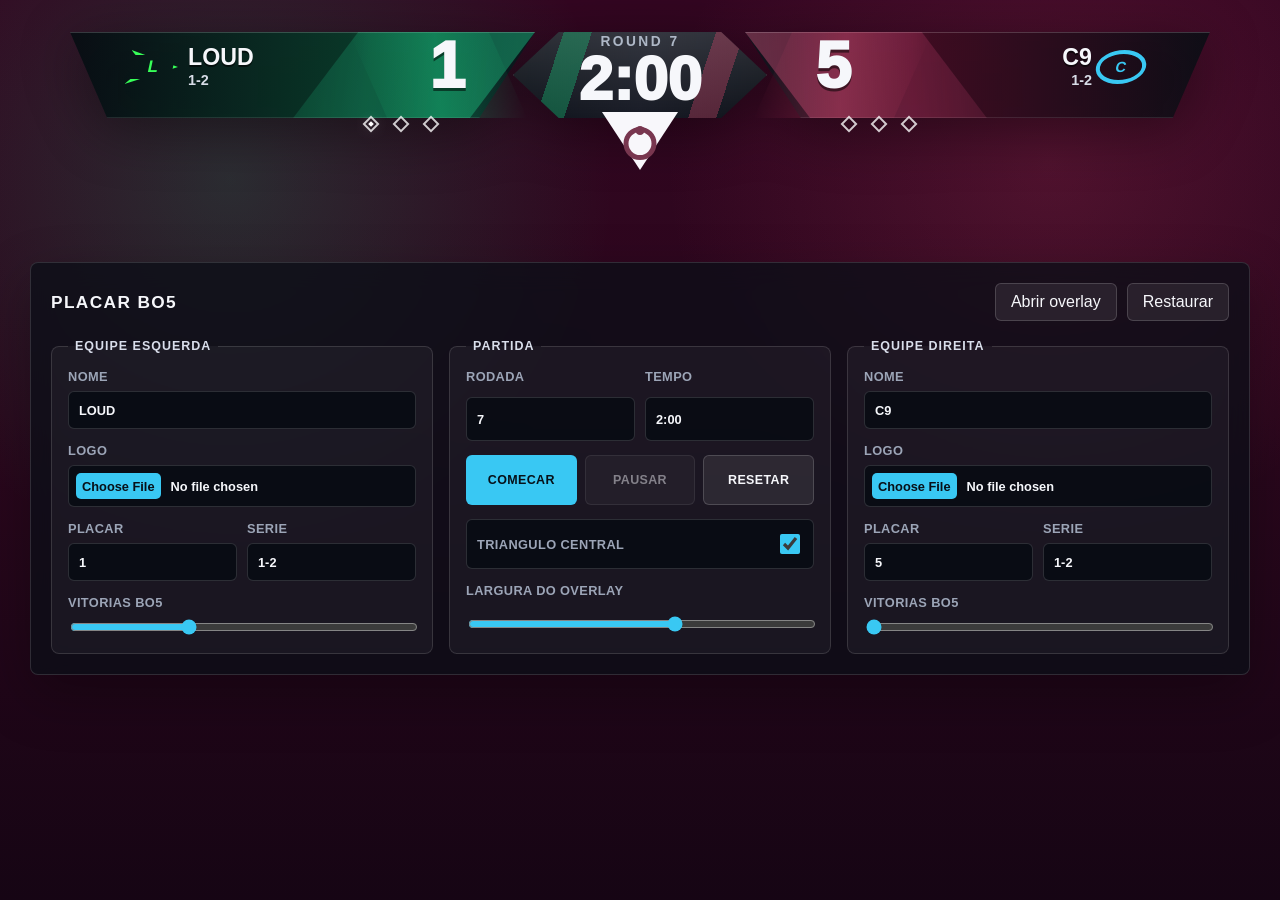
==== index.html @ 6cad6dbe "Add files via upload" ====
<!DOCTYPE html>
<html lang="pt-BR">
<head>
  <meta charset="UTF-8">
  <meta name="viewport" content="width=device-width, initial-scale=1.0">
  <title>Placar Valorant BO5</title>
  <link rel="stylesheet" href="styles.css">
</head>
<body data-page="controller">
  <main class="app">
    <section class="stage" aria-label="Previa do placar">
      <div class="scoreboard" id="scoreboard">
        <div class="team-panel team-panel-left">
          <div class="team-glow"></div>
          <div class="team-content">
            <div class="logo-frame logo-left" aria-hidden="true">
              <img id="leftLogoPreview" alt="">
              <span id="leftLogoInitials">LD</span>
            </div>

            <div class="team-info team-info-left">
              <strong id="leftNamePreview">LOUD</strong>
              <span id="leftRecordPreview">1-2</span>
            </div>

            <div class="score-value" id="leftScorePreview">1</div>
          </div>

          <div class="series-row series-row-left" id="leftSeriesPreview" aria-label="Vitorias da LOUD na serie"></div>
        </div>

        <div class="round-panel">
          <span class="round-label" id="roundPreview">ROUND 7</span>
          <strong class="timer" id="timerPreview">2:00</strong>
        </div>

        <div class="team-panel team-panel-right">
          <div class="team-glow"></div>
          <div class="team-content">
            <div class="score-value" id="rightScorePreview">5</div>

            <div class="team-info team-info-right">
              <strong id="rightNamePreview">C9</strong>
              <span id="rightRecordPreview">1-2</span>
            </div>

            <div class="logo-frame logo-right" aria-hidden="true">
              <img id="rightLogoPreview" alt="">
              <span id="rightLogoInitials">C9</span>
            </div>
          </div>

          <div class="series-row series-row-right" id="rightSeriesPreview" aria-label="Vitorias da C9 na serie"></div>
        </div>
      </div>

      <button class="spike-marker is-visible" id="spikeMarker" type="button" aria-label="Alternar indicador central">
        <span class="spike-eye"></span>
      </button>
    </section>

    <section class="control-panel" aria-label="Controles do placar">
      <div class="control-header">
        <h1>Placar BO5</h1>
        <div class="header-actions">
          <a class="ghost-link" href="overlay.html" target="_blank" rel="noreferrer">Abrir overlay</a>
          <button class="ghost-button" id="resetButton" type="button">Restaurar</button>
        </div>
      </div>

      <div class="control-grid">
        <fieldset class="control-group">
          <legend>Equipe esquerda</legend>

          <label>
            Nome
            <input id="leftNameInput" type="text" value="LOUD" maxlength="12">
          </label>

          <label>
            Logo
            <input id="leftLogoInput" type="file" accept="image/*">
          </label>

          <div class="compact-grid">
            <label>
              Placar
              <input id="leftScoreInput" type="number" value="1" min="0" max="99">
            </label>

            <label>
              Serie
              <input id="leftRecordInput" type="text" value="1-2" maxlength="5">
            </label>
          </div>

          <label>
            Vitorias BO5
            <input id="leftSeriesInput" type="range" value="1" min="0" max="3">
          </label>
        </fieldset>

        <fieldset class="control-group">
          <legend>Partida</legend>

          <div class="compact-grid">
            <label>
              Rodada
              <input id="roundInput" type="number" value="7" min="1" max="99">
            </label>

            <label>
              Tempo
              <input id="timerInput" type="text" value="2:00" maxlength="5" inputmode="numeric">
            </label>
          </div>

          <div class="button-row" aria-label="Controles do cronometro">
            <button class="action-button action-button-primary" id="startTimerButton" type="button">Comecar</button>
            <button class="action-button" id="pauseTimerButton" type="button">Pausar</button>
            <button class="action-button" id="resetTimerButton" type="button">Resetar</button>
          </div>

          <label class="switch-row">
            <span>Triangulo central</span>
            <input id="spikeToggleInput" type="checkbox" checked>
          </label>

          <label>
            Largura do overlay
            <input id="scaleInput" type="range" value="100" min="70" max="120">
          </label>
        </fieldset>

        <fieldset class="control-group">
          <legend>Equipe direita</legend>

          <label>
            Nome
            <input id="rightNameInput" type="text" value="C9" maxlength="12">
          </label>

          <label>
            Logo
            <input id="rightLogoInput" type="file" accept="image/*">
          </label>

          <div class="compact-grid">
            <label>
              Placar
              <input id="rightScoreInput" type="number" value="5" min="0" max="99">
            </label>

            <label>
              Serie
              <input id="rightRecordInput" type="text" value="1-2" maxlength="5">
            </label>
          </div>

          <label>
            Vitorias BO5
            <input id="rightSeriesInput" type="range" value="0" min="0" max="3">
          </label>
        </fieldset>
      </div>
    </section>
  </main>

  <script src="config.js"></script>
  <script src="script.js"></script>
</body>
</html>
---- styles.css ----
:root {
  --bg: #2b071d;
  --bg-deep: #160514;
  --panel: #161923;
  --panel-soft: #232735;
  --text: #f6f7fb;
  --muted: #9ca5b7;
  --left: #18d986;
  --left-deep: #073827;
  --right: #e34872;
  --right-deep: #3d0d22;
  --cyan: #39c8f3;
  --line: rgba(255, 255, 255, 0.18);
  --overlay-width: 1140px;
  font-family: "Arial Narrow", "Inter", "Segoe UI", sans-serif;
}

* {
  box-sizing: border-box;
}

html {
  background: transparent;
}

body {
  min-height: 100vh;
  margin: 0;
  color: var(--text);
  background:
    radial-gradient(circle at 18% 20%, rgba(24, 217, 134, 0.18), transparent 24rem),
    radial-gradient(circle at 82% 18%, rgba(227, 72, 114, 0.18), transparent 24rem),
    linear-gradient(180deg, #330621 0%, var(--bg) 46%, var(--bg-deep) 100%);
}

button,
input {
  font: inherit;
}

.app {
  width: min(1220px, calc(100vw - 32px));
  margin: 0 auto;
  padding: 26px 0 40px;
}

.stage {
  position: relative;
  display: grid;
  place-items: start center;
  min-height: 210px;
  padding-top: 6px;
}

.scoreboard {
  position: relative;
  display: grid;
  grid-template-columns: minmax(250px, 1fr) 210px minmax(250px, 1fr);
  width: min(calc(100vw - 32px), var(--overlay-width));
  min-height: 86px;
  filter: drop-shadow(0 12px 28px rgba(0, 0, 0, 0.42));
  transition: width 160ms ease;
}

.team-panel {
  position: relative;
  min-width: 0;
  isolation: isolate;
}

.team-panel::before,
.team-panel::after,
.round-panel::before,
.round-panel::after {
  content: "";
  position: absolute;
  pointer-events: none;
}

.team-panel::before {
  inset: 0;
  z-index: -2;
  border-top: 1px solid var(--line);
  border-bottom: 1px solid rgba(255, 255, 255, 0.1);
}

.team-panel-left::before {
  background:
    linear-gradient(92deg, rgba(6, 12, 18, 0.9) 0%, rgba(8, 58, 41, 0.96) 64%, rgba(8, 20, 27, 0.94) 100%);
  clip-path: polygon(0 0, 100% 0, 88% 100%, 8% 100%);
}

.team-panel-right::before {
  background:
    linear-gradient(268deg, rgba(10, 14, 21, 0.9) 0%, rgba(65, 12, 34, 0.96) 64%, rgba(12, 20, 28, 0.94) 100%);
  clip-path: polygon(0 0, 100% 0, 92% 100%, 12% 100%);
}

.team-panel::after {
  top: 0;
  bottom: 0;
  width: 30%;
  z-index: -1;
  opacity: 0.8;
}

.team-panel-left::after {
  right: 28px;
  background: linear-gradient(110deg, transparent, rgba(24, 217, 134, 0.34), transparent);
  transform: skewX(24deg);
}

.team-panel-right::after {
  left: 28px;
  background: linear-gradient(250deg, transparent, rgba(227, 72, 114, 0.34), transparent);
  transform: skewX(-24deg);
}

.team-glow {
  position: absolute;
  inset: 0;
  z-index: -1;
  mix-blend-mode: screen;
  opacity: 0.42;
}

.team-panel-left .team-glow {
  background: linear-gradient(100deg, transparent 24%, var(--left) 100%);
  clip-path: polygon(62% 0, 100% 0, 86% 100%, 48% 100%);
}

.team-panel-right .team-glow {
  background: linear-gradient(260deg, transparent 24%, var(--right) 100%);
  clip-path: polygon(0 0, 38% 0, 52% 100%, 14% 100%);
}

.team-content {
  position: relative;
  display: grid;
  align-items: center;
  min-height: 70px;
  padding: 0 48px;
}

.team-panel-left .team-content {
  grid-template-columns: 64px minmax(70px, 1fr) 80px;
  padding-left: 54px;
}

.team-panel-right .team-content {
  grid-template-columns: 80px minmax(70px, 1fr) 64px;
  padding-right: 54px;
}

.logo-frame {
  position: relative;
  display: grid;
  place-items: center;
  width: 58px;
  height: 46px;
  overflow: hidden;
}

.logo-frame img {
  display: none;
  width: 100%;
  height: 100%;
  object-fit: contain;
  filter: drop-shadow(0 0 10px currentColor);
}

.logo-frame.has-image img {
  display: block;
}

.logo-frame.has-image span {
  display: none;
}

.logo-frame span {
  display: grid;
  place-items: center;
  width: 50px;
  height: 34px;
  font-size: 1.05rem;
  font-weight: 900;
  letter-spacing: 0;
  transform: skewX(-12deg);
}

.logo-left {
  color: #37ff58;
}

.logo-left span {
  border: 5px solid currentColor;
  border-left-color: transparent;
  clip-path: polygon(0 0, 100% 50%, 0 100%, 20% 50%);
}

.logo-right {
  color: var(--cyan);
}

.logo-right span {
  border: 4px solid currentColor;
  border-radius: 50%;
  font-size: 0.92rem;
}

.team-info {
  display: grid;
  align-content: center;
  gap: 3px;
  min-width: 0;
  text-transform: uppercase;
}

.team-info-left {
  text-align: left;
}

.team-info-right {
  text-align: right;
}

.team-info strong {
  display: block;
  overflow: hidden;
  font-size: clamp(1.05rem, 2.1vw, 1.45rem);
  font-weight: 900;
  line-height: 1;
  text-overflow: ellipsis;
  white-space: nowrap;
  text-shadow: 0 2px 0 rgba(0, 0, 0, 0.55);
}

.team-info span {
  color: #d8dce7;
  font-size: 0.9rem;
  font-weight: 800;
  letter-spacing: 0;
}

.score-value {
  min-width: 58px;
  font-size: clamp(2.7rem, 5vw, 4rem);
  font-weight: 950;
  line-height: 0.9;
  text-align: center;
  text-shadow: 0 3px 0 rgba(0, 0, 0, 0.52);
}

.round-panel {
  position: relative;
  z-index: 2;
  display: grid;
  place-items: center;
  align-content: center;
  min-height: 86px;
  margin: 0 -22px;
  padding: 0 30px 9px;
  isolation: isolate;
}

.round-panel::before {
  inset: 0;
  z-index: -2;
  background:
    linear-gradient(100deg, rgba(13, 20, 26, 0.94), rgba(25, 28, 39, 0.98) 52%, rgba(13, 20, 26, 0.94));
  border-right: 1px solid rgba(255, 255, 255, 0.15);
  border-left: 1px solid rgba(255, 255, 255, 0.15);
  clip-path: polygon(18% 0, 82% 0, 100% 50%, 82% 100%, 18% 100%, 0 50%);
}

.round-panel::after {
  inset: 0;
  z-index: -1;
  background:
    linear-gradient(108deg, transparent 0 18%, rgba(24, 217, 134, 0.32) 18% 28%, transparent 28% 72%, rgba(227, 72, 114, 0.32) 72% 82%, transparent 82%),
    linear-gradient(180deg, rgba(255, 255, 255, 0.12), transparent);
  clip-path: polygon(18% 0, 82% 0, 100% 50%, 82% 100%, 18% 100%, 0 50%);
}

.round-label {
  color: #aeb7c6;
  font-size: 0.86rem;
  font-weight: 900;
  letter-spacing: 0.18em;
}

.timer {
  margin-top: 2px;
  font-size: clamp(2.5rem, 4.8vw, 3.9rem);
  font-weight: 950;
  line-height: 0.92;
  letter-spacing: 0;
}

.series-row {
  position: absolute;
  bottom: -12px;
  display: flex;
  gap: 18px;
  align-items: center;
}

.series-row-left {
  right: 21%;
}

.series-row-right {
  left: 21%;
}

.series-dot {
  position: relative;
  width: 12px;
  height: 12px;
  padding: 0;
  border: 2px solid rgba(255, 255, 255, 0.78);
  background: transparent;
  transform: rotate(45deg);
  cursor: pointer;
}

.series-dot::after {
  content: "";
  position: absolute;
  inset: 2px;
  background: transparent;
  transition: background 120ms ease, box-shadow 120ms ease;
}

.series-dot.is-active::after {
  background: #ffffff;
  box-shadow: 0 0 12px rgba(255, 255, 255, 0.7);
}

.series-dot:focus-visible,
.spike-marker:focus-visible,
.ghost-button:focus-visible,
.ghost-link:focus-visible,
.action-button:focus-visible,
input:focus-visible {
  outline: 2px solid var(--cyan);
  outline-offset: 4px;
}

.spike-marker {
  position: absolute;
  top: 86px;
  left: 50%;
  display: grid;
  place-items: center;
  width: 76px;
  height: 58px;
  padding: 0;
  border: 0;
  background: transparent;
  cursor: pointer;
  transform: translateX(-50%);
  transition: opacity 150ms ease, transform 150ms ease;
}

.spike-marker::before {
  content: "";
  position: absolute;
  inset: 0;
  background: #f8f7fb;
  clip-path: polygon(50% 100%, 0 0, 100% 0);
  filter: drop-shadow(0 4px 0 rgba(0, 0, 0, 0.34)) drop-shadow(0 0 14px rgba(255, 255, 255, 0.32));
}

.spike-marker::after {
  content: "";
  position: absolute;
  top: 15px;
  left: 50%;
  width: 23px;
  height: 23px;
  border: 5px solid #78364f;
  border-radius: 50%;
  transform: translateX(-50%);
}

.spike-marker:not(.is-visible) {
  opacity: 0;
  pointer-events: none;
  transform: translateX(-50%) translateY(-6px) scale(0.9);
}

.spike-eye {
  position: absolute;
  top: 14px;
  left: 50%;
  z-index: 1;
  width: 9px;
  height: 9px;
  background: #78364f;
  border-radius: 50%;
  transform: translateX(-50%);
}

.control-panel {
  margin-top: 26px;
  padding: 20px;
  background: rgba(12, 15, 24, 0.78);
  border: 1px solid rgba(255, 255, 255, 0.13);
  border-radius: 8px;
  box-shadow: 0 20px 55px rgba(0, 0, 0, 0.28);
  backdrop-filter: blur(14px);
}

.control-header {
  display: flex;
  align-items: center;
  justify-content: space-between;
  gap: 14px;
  margin-bottom: 18px;
}

.control-header h1 {
  margin: 0;
  font-size: 1.08rem;
  font-weight: 900;
  letter-spacing: 0.08em;
  text-transform: uppercase;
}

.header-actions {
  display: flex;
  align-items: center;
  gap: 10px;
}

.ghost-button,
.ghost-link,
.action-button {
  display: inline-flex;
  align-items: center;
  justify-content: center;
  min-height: 38px;
  padding: 0 15px;
  color: var(--text);
  background: rgba(255, 255, 255, 0.08);
  border: 1px solid rgba(255, 255, 255, 0.16);
  border-radius: 6px;
  cursor: pointer;
  text-decoration: none;
}

.ghost-button:hover,
.ghost-link:hover,
.action-button:hover {
  background: rgba(255, 255, 255, 0.13);
}

.control-grid {
  display: grid;
  grid-template-columns: repeat(3, minmax(0, 1fr));
  gap: 16px;
}

.control-group {
  display: grid;
  gap: 14px;
  min-width: 0;
  margin: 0;
  padding: 16px;
  border: 1px solid rgba(255, 255, 255, 0.13);
  border-radius: 8px;
  background: rgba(255, 255, 255, 0.045);
}

.control-group legend {
  padding: 0 7px;
  color: #d9deeb;
  font-size: 0.78rem;
  font-weight: 900;
  letter-spacing: 0.08em;
  text-transform: uppercase;
}

label {
  display: grid;
  gap: 7px;
  color: var(--muted);
  font-size: 0.8rem;
  font-weight: 800;
  letter-spacing: 0.03em;
  text-transform: uppercase;
}

input[type="text"],
input[type="number"],
input[type="file"] {
  width: 100%;
  min-height: 38px;
  color: var(--text);
  background: rgba(9, 12, 20, 0.9);
  border: 1px solid rgba(255, 255, 255, 0.14);
  border-radius: 6px;
  padding: 8px 10px;
}

input[type="file"] {
  padding: 7px;
}

input[type="file"]::file-selector-button {
  min-height: 26px;
  margin-right: 10px;
  color: #081018;
  background: var(--cyan);
  border: 0;
  border-radius: 5px;
  font-weight: 900;
  cursor: pointer;
}

input[type="range"] {
  width: 100%;
  accent-color: var(--cyan);
}

.button-row {
  display: grid;
  grid-template-columns: repeat(3, minmax(0, 1fr));
  gap: 8px;
}

.action-button {
  min-width: 0;
  padding: 0 10px;
  font-size: 0.78rem;
  font-weight: 900;
  letter-spacing: 0.03em;
  text-transform: uppercase;
}

.action-button-primary {
  color: #061119;
  background: var(--cyan);
  border-color: transparent;
}

.action-button-primary:hover {
  background: #70daf7;
}

.action-button:disabled {
  cursor: not-allowed;
  opacity: 0.48;
}

.compact-grid {
  display: grid;
  grid-template-columns: repeat(2, minmax(0, 1fr));
  gap: 10px;
}

.switch-row {
  display: flex;
  align-items: center;
  justify-content: space-between;
  gap: 12px;
  min-height: 38px;
  padding: 0 10px;
  background: rgba(9, 12, 20, 0.9);
  border: 1px solid rgba(255, 255, 255, 0.14);
  border-radius: 6px;
}

.switch-row input {
  width: 20px;
  height: 20px;
  accent-color: var(--cyan);
}

.overlay-page {
  min-height: 100vh;
  overflow: hidden;
  background: transparent;
}

.overlay-app {
  width: 100vw;
  max-width: none;
  padding: 18px 24px 0;
}

.overlay-stage {
  min-height: 160px;
}

.overlay-page .scoreboard {
  width: min(calc(100vw - 48px), var(--overlay-width));
}

.overlay-page .spike-marker,
.overlay-page .series-dot {
  pointer-events: none;
}

@media (max-width: 900px) {
  .scoreboard {
    grid-template-columns: minmax(150px, 1fr) 154px minmax(150px, 1fr);
  }

  .team-content {
    min-height: 64px;
    padding: 0 28px;
  }

  .team-panel-left .team-content {
    grid-template-columns: 48px minmax(48px, 1fr) 56px;
    padding-left: 26px;
  }

  .team-panel-right .team-content {
    grid-template-columns: 56px minmax(48px, 1fr) 48px;
    padding-right: 26px;
  }

  .logo-frame {
    width: 44px;
    height: 38px;
  }

  .logo-frame span {
    width: 40px;
    height: 28px;
    font-size: 0.82rem;
  }

  .round-panel {
    min-height: 78px;
    margin: 0 -18px;
    padding-inline: 20px;
  }

  .round-label {
    font-size: 0.68rem;
  }

  .spike-marker {
    top: 78px;
  }

  .control-grid {
    grid-template-columns: 1fr;
  }
}

@media (max-width: 640px) {
  .app {
    width: min(100vw - 20px, 1220px);
    padding-top: 16px;
  }

  .stage {
    min-height: 180px;
  }

  .scoreboard {
    grid-template-columns: minmax(108px, 1fr) 104px minmax(108px, 1fr);
    width: calc(100vw - 20px);
  }

  .team-panel-left::before,
  .team-panel-right::before {
    clip-path: polygon(0 0, 100% 0, 94% 100%, 6% 100%);
  }

  .team-panel-left .team-content,
  .team-panel-right .team-content {
    grid-template-columns: 1fr;
    justify-items: center;
    gap: 2px;
    min-height: 88px;
    padding: 8px 18px 14px;
  }

  .team-panel-right .score-value {
    order: 3;
  }

  .team-panel-right .team-info {
    order: 2;
    text-align: center;
  }

  .team-panel-right .logo-frame {
    order: 1;
  }

  .team-info,
  .team-info-left,
  .team-info-right {
    text-align: center;
  }

  .team-info strong {
    max-width: 78px;
    font-size: 0.9rem;
  }

  .team-info span {
    font-size: 0.72rem;
  }

  .score-value {
    font-size: 2rem;
  }

  .round-panel {
    min-height: 88px;
    margin: 0 -14px;
    padding: 0 14px 10px;
  }

  .timer {
    font-size: 2.1rem;
  }

  .series-row {
    bottom: -15px;
    gap: 12px;
  }

  .series-row-left {
    right: 18%;
  }

  .series-row-right {
    left: 18%;
  }

  .spike-marker {
    top: 91px;
    width: 58px;
    height: 46px;
  }

  .spike-marker::after {
    top: 11px;
    width: 18px;
    height: 18px;
    border-width: 4px;
  }

  .spike-eye {
    top: 11px;
    width: 7px;
    height: 7px;
  }

  .control-panel {
    padding: 14px;
  }

  .compact-grid {
    grid-template-columns: 1fr;
  }
}
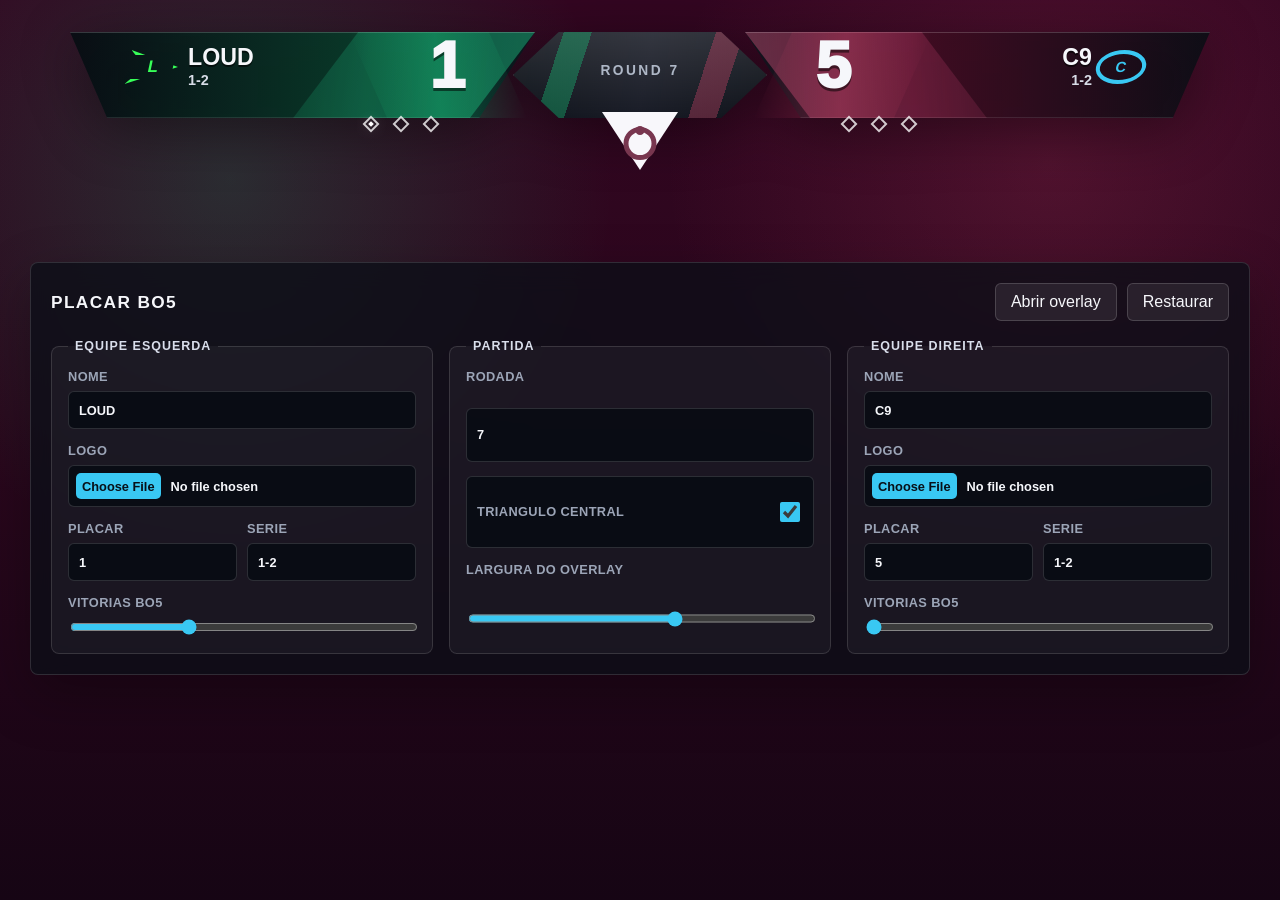
==== commit 165ec3e8: "Remove timer input and controls from index.html Removed timer input and buttons from the control gro" ====
--- a/index.html
+++ b/index.html
@@ -31,7 +31,6 @@
 
         <div class="round-panel">
           <span class="round-label" id="roundPreview">ROUND 7</span>
-          <strong class="timer" id="timerPreview">2:00</strong>
         </div>
 
         <div class="team-panel team-panel-right">
@@ -103,23 +102,10 @@
         <fieldset class="control-group">
           <legend>Partida</legend>
 
-          <div class="compact-grid">
-            <label>
-              Rodada
-              <input id="roundInput" type="number" value="7" min="1" max="99">
-            </label>
-
-            <label>
-              Tempo
-              <input id="timerInput" type="text" value="2:00" maxlength="5" inputmode="numeric">
-            </label>
-          </div>
-
-          <div class="button-row" aria-label="Controles do cronometro">
-            <button class="action-button action-button-primary" id="startTimerButton" type="button">Comecar</button>
-            <button class="action-button" id="pauseTimerButton" type="button">Pausar</button>
-            <button class="action-button" id="resetTimerButton" type="button">Resetar</button>
-          </div>
+          <label>
+            Rodada
+            <input id="roundInput" type="number" value="7" min="1" max="99">
+          </label>
 
           <label class="switch-row">
             <span>Triangulo central</span>
